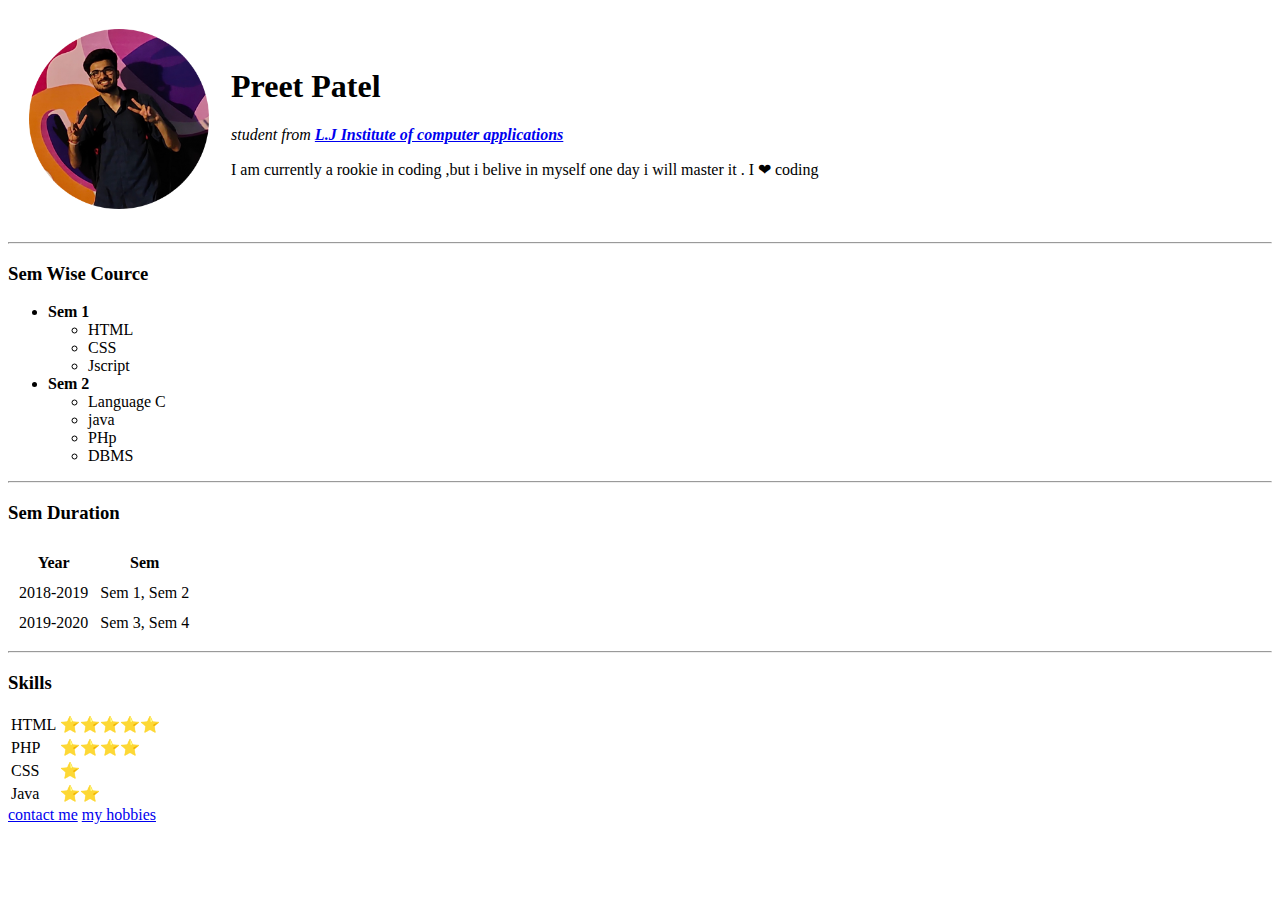
==== index.html @ acec612e "Add files via upload" ====
<!DOCTYPE html>
<html lang="en" dir="ltr">
  <head>
    <meta charset="utf-8">
    <title>Preet Patel</title>
  </head>
  <body>
    <table cellspacing=20>
      <tr>
        <td><img src="circle-cropped.png" height="180" width="180" alt="Preet's Profile Picture"></td>
        <td><h1>Preet Patel</h1>
        <p><em>student from <strong><a href="http://techinthisworld.com/index.html"> L.J Institute of computer applications</a></strong></em></p>
        <p>I am currently a rookie in coding ,but i belive in myself one day i will master it . I ❤ coding </p>
        </td>
      </tr>
    </table>

    <hr>

    <h3>Sem Wise Cource</h3>
    <ul>
      <li><strong>Sem 1</strong></li>
      <ul>
        <li>HTML</li>
        <li>CSS</li>
        <li>Jscript</li>
      </ul>
      <li><strong>Sem 2</strong></li>
      <ul>
        <li>Language C</li>
        <li>java</li>
        <li>PHp</li>
        <li>DBMS</li>
      </ul>
    </ul>


    <hr>

    <h3>Sem Duration</h3>
    <table cellspacing=10>
      <thead>
        <tr>
          <th>Year</th>
          <th>Sem</th>
        </tr>
      </thead>
      <tbody>
        <tr>
          <td>2018-2019</td>
          <td>Sem 1, Sem 2</td>
        </tr>
        <tr>
          <td>2019-2020</td>
          <td>Sem 3, Sem 4</td>
        </tr>
      </tbody>
    </table>

    <hr>

    <h3>Skills</h3>
    <table>
      <tbody>
        <tr>
          <td>HTML</td>
          <td>⭐⭐⭐⭐⭐</td>
        </tr>
        <tr>
          <td>PHP</td>
          <td>⭐⭐⭐⭐</td>
        </tr>
        <tr>
          <td>CSS</td>
          <td>⭐</td>
        </tr>
        <tr>
          <td>Java</td>
          <td>⭐⭐</td>
        </tr>
      </tbody>
    </table>
    <a href="contact me.html">contact me</a>
    <a href="hobbies.html">my hobbies</a>


  </body>
</html>
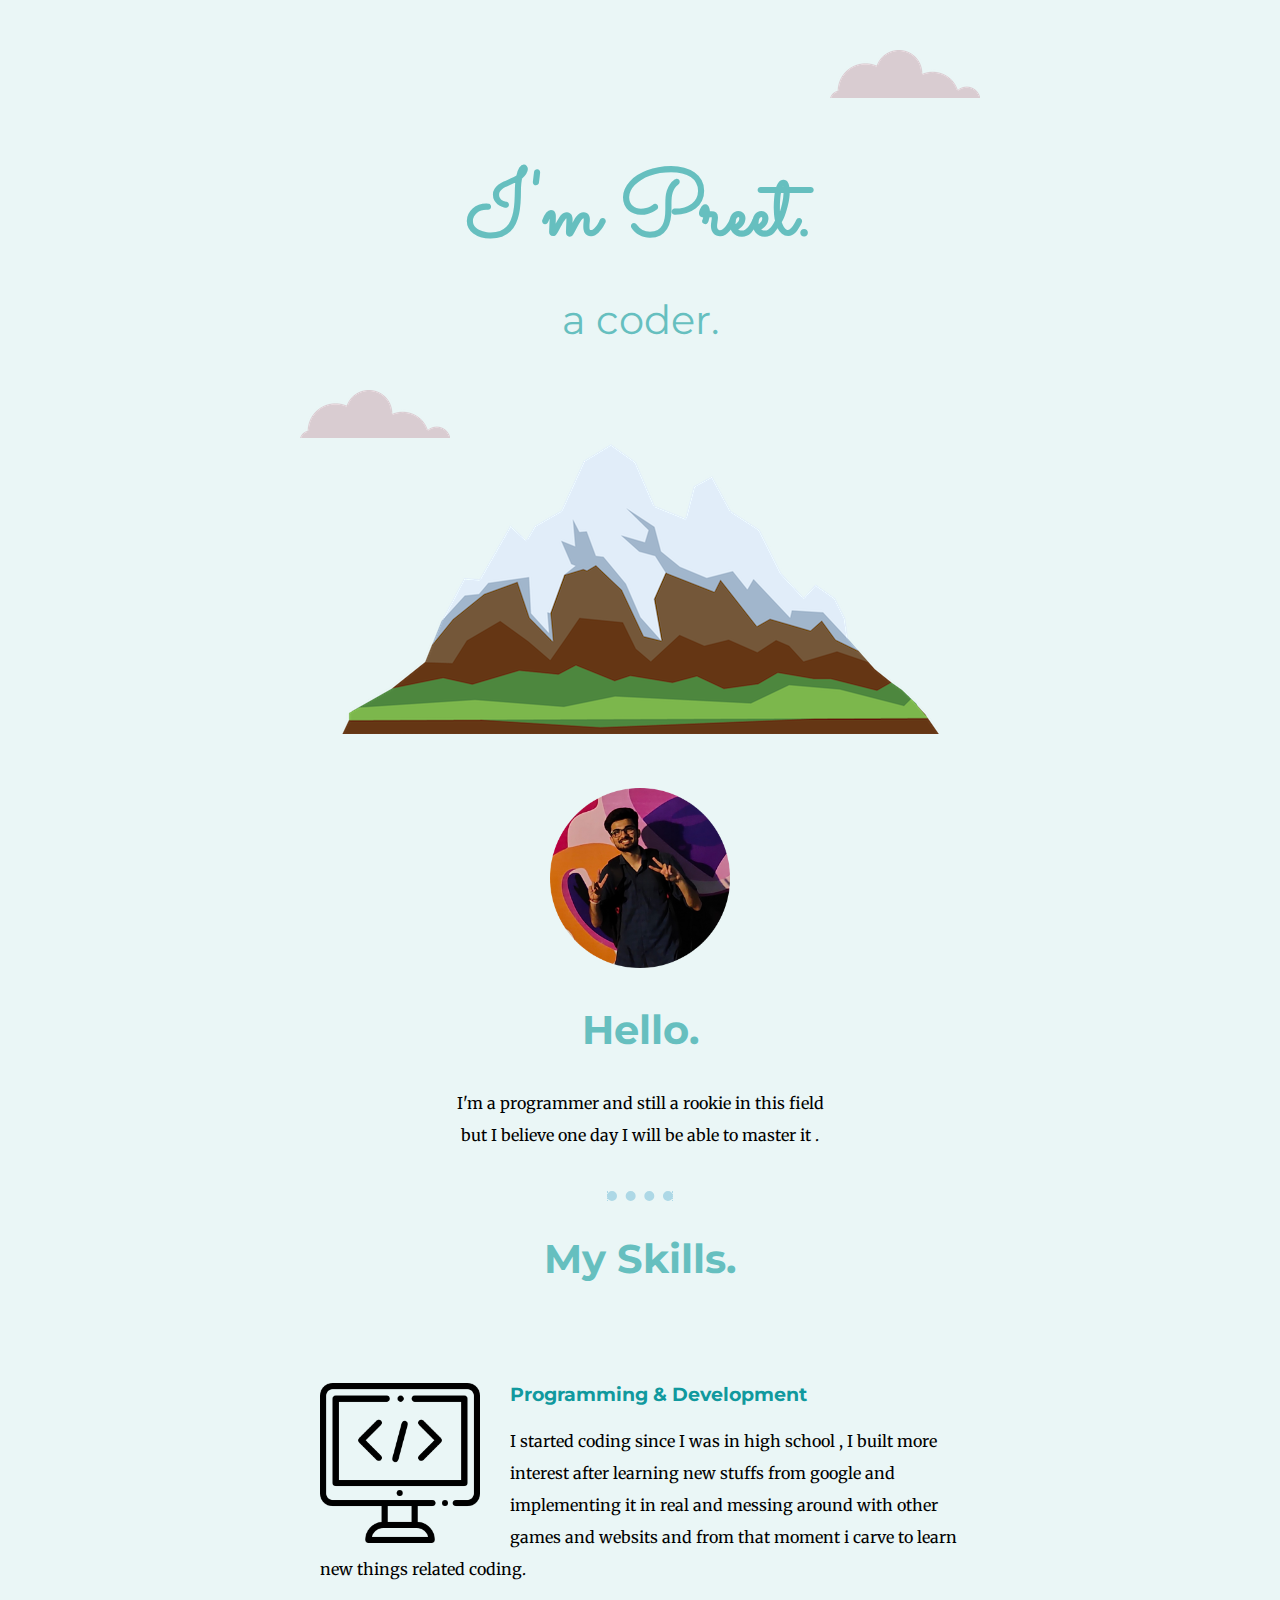
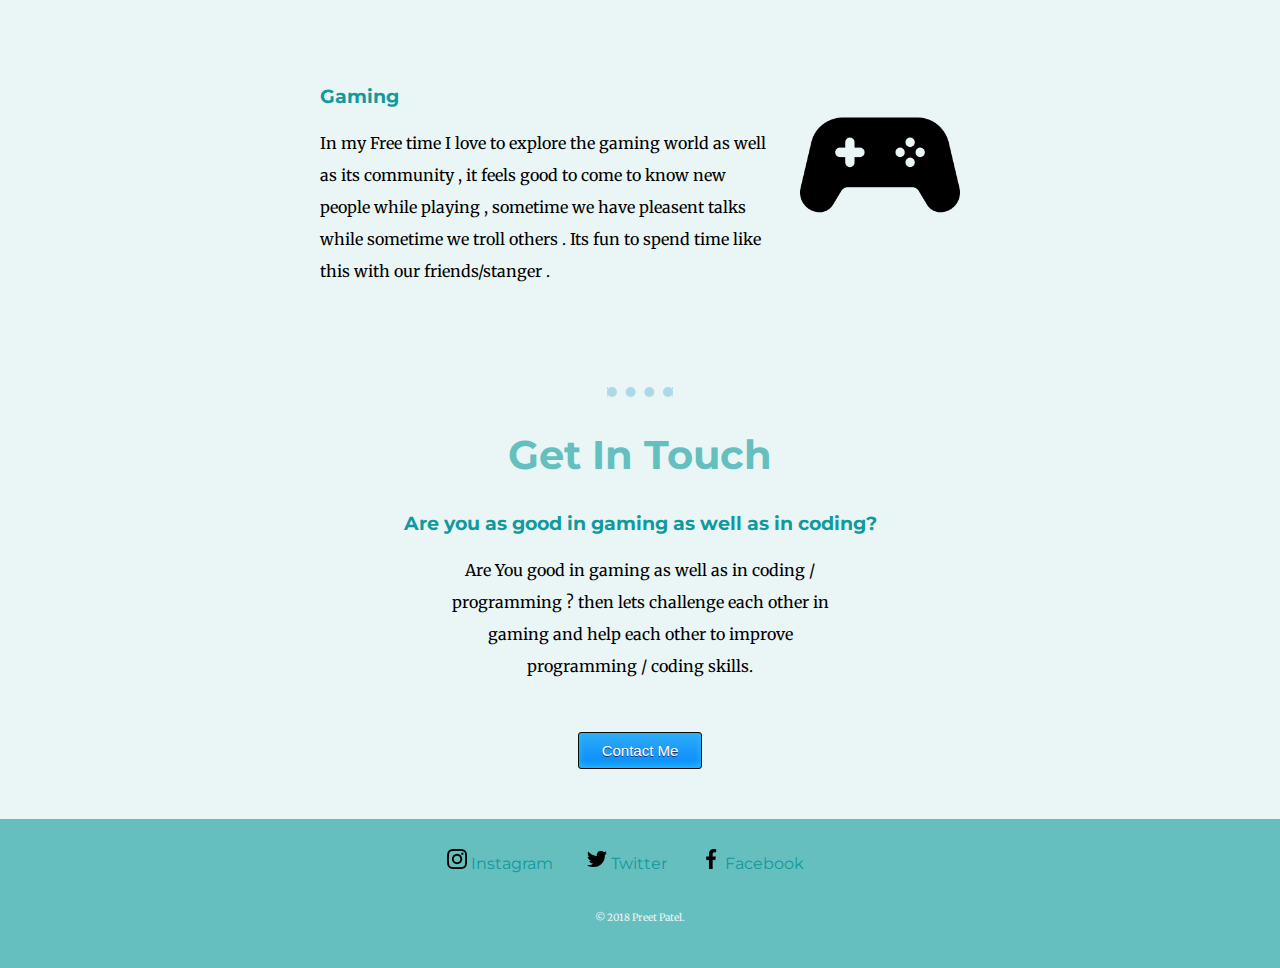
==== commit 8b960c6b: "Add files via upload" ====
--- a/index.html
+++ b/index.html
@@ -1,88 +1,77 @@
 <!DOCTYPE html>
 <html lang="en" dir="ltr">
-  <head>
-    <meta charset="utf-8">
-    <title>Preet Patel</title>
-  </head>
-  <body>
-    <table cellspacing=20>
-      <tr>
-        <td><img src="circle-cropped.png" height="180" width="180" alt="Preet's Profile Picture"></td>
-        <td><h1>Preet Patel</h1>
-        <p><em>student from <strong><a href="http://techinthisworld.com/index.html"> L.J Institute of computer applications</a></strong></em></p>
-        <p>I am currently a rookie in coding ,but i belive in myself one day i will master it . I ❤ coding </p>
-        </td>
-      </tr>
-    </table>
 
-    <hr>
+<head>
+  <meta charset="utf-8">
+  <title>Preet Patel</title>
+  <link rel="stylesheet" href="css/styles.css">
+  <link rel="icon" href="CSS - My Site Images/favicon.ico">
+  <link href="https://fonts.googleapis.com/css2?family=Merriweather&family=Montserrat&family=Sacramento&display=swap" rel="stylesheet">
+</head>
 
-    <h3>Sem Wise Cource</h3>
-    <ul>
-      <li><strong>Sem 1</strong></li>
-      <ul>
-        <li>HTML</li>
-        <li>CSS</li>
-        <li>Jscript</li>
-      </ul>
-      <li><strong>Sem 2</strong></li>
-      <ul>
-        <li>Language C</li>
-        <li>java</li>
-        <li>PHp</li>
-        <li>DBMS</li>
-      </ul>
-    </ul>
+<body>
+  <div class="top-container">
+    <img class="cloud1" src="CSS - My Site Images\cloud.png" alt="cloud-img">
+    <h1>I'm Preet.</h1>
+    <h2 class="coder">a coder.</h2>
+    <img class="cloud2" src="CSS - My Site Images\cloud.png" alt="cloud-img">
+    <img class="mount" src="CSS - My Site Images\mountain.png" alt="mountain-img">
+  </div>
+  <div class="middle-container">
+
+
+    <div class="profile">
+      <img class="pro-pic"src="CSS - My Site Images\circle-cropped.png" alt="profile-pic"  >
+      <h2>Hello.</h2>
+      <p class="intro-para">I'm a programmer and still a rookie in this field but I believe one day I will be able to master it .</p>
+    </div>
 
 
     <hr>
 
-    <h3>Sem Duration</h3>
-    <table cellspacing=10>
-      <thead>
-        <tr>
-          <th>Year</th>
-          <th>Sem</th>
-        </tr>
-      </thead>
-      <tbody>
-        <tr>
-          <td>2018-2019</td>
-          <td>Sem 1, Sem 2</td>
-        </tr>
-        <tr>
-          <td>2019-2020</td>
-          <td>Sem 3, Sem 4</td>
-        </tr>
-      </tbody>
-    </table>
+
+    <div class="skills">
+      <h2>My Skills.</h2>
+
+      <div class="skill-row">
+        <img class="comp" src="CSS - My Site Images\computer.png" alt="computer-pic" >
+        <h3>Programming & Development</h3>
+        <p>I started coding since I was in high school , I built more interest after learning new stuffs from google and implementing it in real and messing around with other games and websits and from that moment i carve to learn  new things related coding. </p>
+      </div>
+
+      <div class="skill-row">
+        <img class="chill" src="CSS - My Site Images\game-controller.png" alt="chillies-pic" >
+        <h3>Gaming</h3>
+        <p class="skill-para">In my Free time I love to explore the gaming world as well as its community , it feels good to come to know new people while playing , sometime we have pleasent talks while sometime we troll others . Its fun to spend time like this with our friends/stanger .</p>
+      </div>
+    </div>
+
 
     <hr>
 
-    <h3>Skills</h3>
-    <table>
-      <tbody>
-        <tr>
-          <td>HTML</td>
-          <td>⭐⭐⭐⭐⭐</td>
-        </tr>
-        <tr>
-          <td>PHP</td>
-          <td>⭐⭐⭐⭐</td>
-        </tr>
-        <tr>
-          <td>CSS</td>
-          <td>⭐</td>
-        </tr>
-        <tr>
-          <td>Java</td>
-          <td>⭐⭐</td>
-        </tr>
-      </tbody>
-    </table>
-    <a href="contact me.html">contact me</a>
-    <a href="hobbies.html">my hobbies</a>
+
+    <div class="contact-me">
+      <h2>Get In Touch</h2>
+      <h3>Are you as good in gaming as well as in coding?</h3>
+      <p class="con-me">Are You good in gaming as well as in coding / programming ? then lets challenge each other in gaming and help each other to improve programming / coding skills. </p>
+      <a href="mailto:pritzpatel15@gmail.com" class="myButton">Contact Me</a>
+    </div>
 
 
-  </body>
+  </div>
+
+
+  <div class="bottom-container">
+    <img class="social" src="CSS - My Site Images\instagram-sketched.png" alt="insta-icon" width="20">
+    <a class="footer-link" href="https://www.instagram.com/pritzpr/">Instagram</a>
+    <img class="social"src="CSS - My Site Images\twitter.png" alt="twitter-icon" width="20">
+    <a class="footer-link" href="https://twitter.com/preet99201">Twitter</a>
+    <img class="social"src="CSS - My Site Images\facebook.png" alt="fb-icon" width="20">
+    <a class="footer-link" href="https://www.facebook.com/preet.patel.18/">Facebook</a>
+    <p class="copyright">© 2018 Preet Patel.</p>
+  </div>
+
+
+</body>
+
 </html>
--- a/css/styles.css
+++ b/css/styles.css
@@ -0,0 +1,174 @@
+
+
+.top-container {
+  background-color: #EAF6F6;
+  position: relative;
+  padding-top: 100px;
+}
+
+.bottom-container {
+  background-color: #66BFBF;
+  padding: 30px;
+}
+
+.copyright {
+  color: #EAF6F6;
+}
+
+.cloud1{
+  position: absolute;
+  right: 300px;
+  top: 50px;
+}
+
+.cloud2{
+  position: absolute;
+  left: 300px;
+  bottom: 300px;
+}
+
+.coder {
+  font-weight: normal;
+}
+
+.comp {
+  width: 25%;
+  float: left;
+  margin-right: 30px;
+}
+
+.con-me {
+  width: 30%;
+  margin: auto;
+}
+
+.chill {
+  width: 25%;
+  float: right;
+  margin-left: 30px;
+  radius:100%;
+
+}
+
+.footer-link {
+  margin : auto 30px auto auto ;
+}
+
+.intro-para {
+  width: 30%;
+  margin : auto auto 40px auto;
+}
+
+.pro-pic {
+  width: 14%;
+  margin-top: 50px;
+}
+
+.middle-container {
+  background-color: #EAF6F6;
+}
+
+.skill-row {
+  width: 50%;
+  margin: 100px auto;
+  text-align: left;
+
+}
+
+.copyright {
+  font-size: 10px;
+  padding: 20px 0 0;
+  margin-top: 15px;
+}
+
+.myButton {
+	-moz-box-shadow:inset 0px -3px 7px 0px #29bbff;
+	-webkit-box-shadow:inset 0px -3px 7px 0px #29bbff;
+	box-shadow:inset 0px -3px 7px 0px #29bbff;
+	background:-webkit-gradient(linear, left top, left bottom, color-stop(0.05, #2dabf9), color-stop(1, #0688fa));
+	background:-moz-linear-gradient(top, #2dabf9 5%, #0688fa 100%);
+	background:-webkit-linear-gradient(top, #2dabf9 5%, #0688fa 100%);
+	background:-o-linear-gradient(top, #2dabf9 5%, #0688fa 100%);
+	background:-ms-linear-gradient(top, #2dabf9 5%, #0688fa 100%);
+	background:linear-gradient(to bottom, #2dabf9 5%, #0688fa 100%);
+	filter:progid:DXImageTransform.Microsoft.gradient(startColorstr='#2dabf9', endColorstr='#0688fa',GradientType=0);
+	background-color:#2dabf9;
+	-webkit-border-radius:3px;
+	-moz-border-radius:3px;
+	border-radius:3px;
+	border:1px solid #0b0e07;
+	display:inline-block;
+	cursor:pointer;
+	color:#ffffff;
+	font-family:Arial;
+	font-size:15px;
+	padding:9px 23px;
+	text-decoration:none;
+	text-shadow:0px 1px 0px #263666;
+  margin: 50px auto;
+}
+.myButton:hover {
+	background:-webkit-gradient(linear, left top, left bottom, color-stop(0.05, #0688fa), color-stop(1, #2dabf9));
+	background:-moz-linear-gradient(top, #0688fa 5%, #2dabf9 100%);
+	background:-webkit-linear-gradient(top, #0688fa 5%, #2dabf9 100%);
+	background:-o-linear-gradient(top, #0688fa 5%, #2dabf9 100%);
+	background:-ms-linear-gradient(top, #0688fa 5%, #2dabf9 100%);
+	background:linear-gradient(to bottom, #0688fa 5%, #2dabf9 100%);
+	filter:progid:DXImageTransform.Microsoft.gradient(startColorstr='#0688fa', endColorstr='#2dabf9',GradientType=0);
+	background-color:#0688fa;
+}
+.myButton:active {
+	position:relative;
+	top:1px;
+}
+
+.social {
+  padding: 10px auto auto;
+}
+
+
+a {
+  color: #11999E;
+  font-family: 'Montserrat', sans-serif;
+  text-decoration: none;
+}
+
+a:hover {
+  color: #eaf6f6;
+}
+
+body {
+    margin: 0;
+    text-align: center;
+    font-family: 'Merriweather', serif;
+  }
+
+h1{
+  margin: 50px auto -20px auto;
+  font-family: 'Sacramento', cursive;
+  font-size: 5.625rem;
+  color: #66BFBF;
+}
+
+h2{
+  font-family: 'Montserrat', sans-serif;
+  font-size: 2.5rem;
+  color: #66BFBF;
+}
+
+h3{
+  font-family: 'Montserrat', sans-serif;
+  color: #11999E;
+}
+
+hr {
+  border-style: dotted;
+  width: 5%;
+  border-top-width: 10px;
+  border-bottom: 0;
+  color: #add8e6;
+}
+
+p {
+    line-height: 2;
+}
